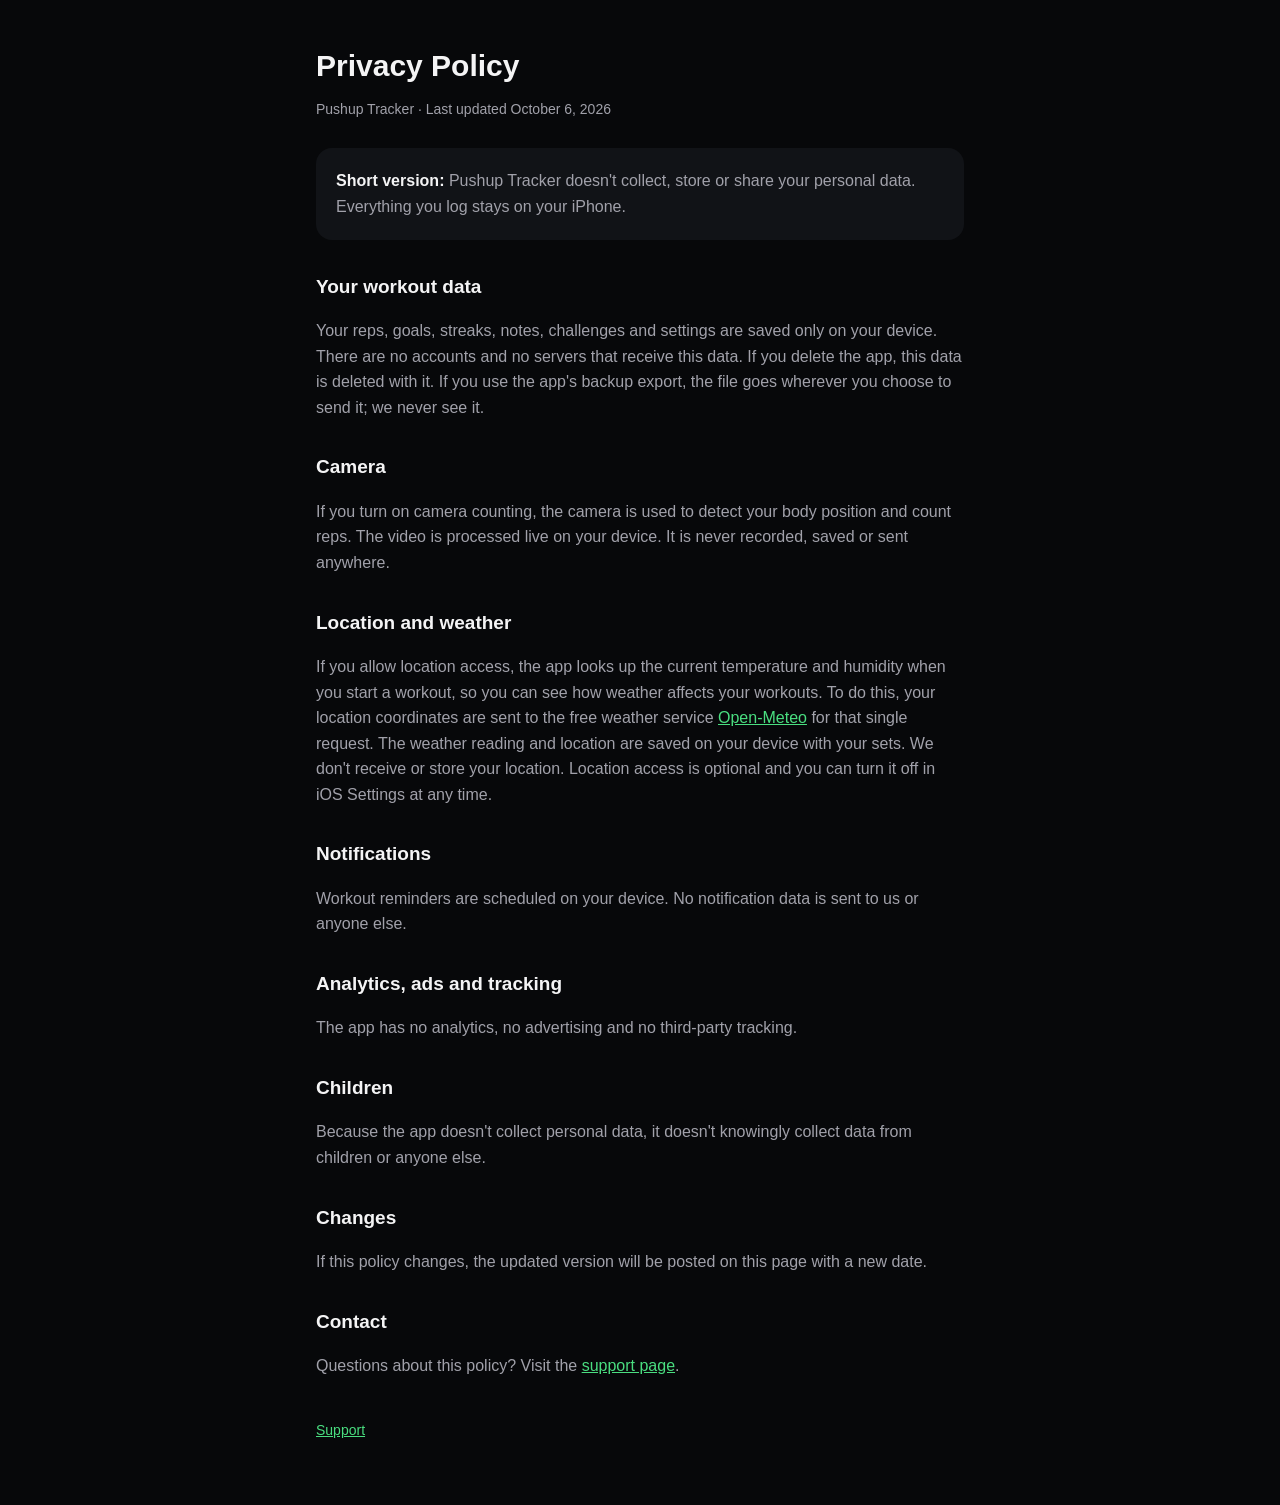
==== privacy.html @ bfd36c59 "Add Pushup Tracker support and privacy pages Co-Authored-By: Claude Opus 5.5 <noreply@anthropic.com>" ====
<!doctype html>
<html lang="en">
<head>
<meta charset="utf-8">
<meta name="viewport" content="width=device-width, initial-scale=1">
<title>Pushup Tracker Privacy Policy</title>
<link rel="stylesheet" href="style.css">
</head>
<body>
<main>
  <h1>Privacy Policy</h1>
  <p class="updated">Pushup Tracker · Last updated October 6, 2026</p>

  <div class="card">
    <p><strong>Short version:</strong> Pushup Tracker doesn't collect, store or share your personal data. Everything you log stays on your iPhone.</p>
  </div>

  <h2>Your workout data</h2>
  <p>Your reps, goals, streaks, notes, challenges and settings are saved only on your device. There are no accounts and no servers that receive this data. If you delete the app, this data is deleted with it. If you use the app's backup export, the file goes wherever you choose to send it; we never see it.</p>

  <h2>Camera</h2>
  <p>If you turn on camera counting, the camera is used to detect your body position and count reps. The video is processed live on your device. It is never recorded, saved or sent anywhere.</p>

  <h2>Location and weather</h2>
  <p>If you allow location access, the app looks up the current temperature and humidity when you start a workout, so you can see how weather affects your workouts. To do this, your location coordinates are sent to the free weather service <a href="https://open-meteo.com/">Open-Meteo</a> for that single request. The weather reading and location are saved on your device with your sets. We don't receive or store your location. Location access is optional and you can turn it off in iOS Settings at any time.</p>

  <h2>Notifications</h2>
  <p>Workout reminders are scheduled on your device. No notification data is sent to us or anyone else.</p>

  <h2>Analytics, ads and tracking</h2>
  <p>The app has no analytics, no advertising and no third-party tracking.</p>

  <h2>Children</h2>
  <p>Because the app doesn't collect personal data, it doesn't knowingly collect data from children or anyone else.</p>

  <h2>Changes</h2>
  <p>If this policy changes, the updated version will be posted on this page with a new date.</p>

  <h2>Contact</h2>
  <p>Questions about this policy? Visit the <a href="./">support page</a>.</p>

  <nav><a href="./">Support</a></nav>
</main>
</body>
</html>
---- style.css ----
:root { --bg: #07080a; --card: #111317; --text: #f4f4f5; --muted: #a1a1aa; --accent: #4ade80; }
* { box-sizing: border-box; }
body { margin: 0; background: var(--bg); color: var(--text); font: 16px/1.6 -apple-system, BlinkMacSystemFont, "Segoe UI", Roboto, sans-serif; }
main { max-width: 680px; margin: 0 auto; padding: 48px 16px 64px; }
h1 { font-size: 30px; line-height: 1.2; margin: 0 0 6px; }
h2 { font-size: 19px; margin: 32px 0 8px; }
p, li { color: var(--muted); }
strong { color: var(--text); }
a { color: var(--accent); }
.updated { font-size: 14px; margin-bottom: 28px; }
.card { background: var(--card); border-radius: 16px; padding: 4px 20px; margin: 16px 0; }
nav { margin-top: 40px; font-size: 14px; }
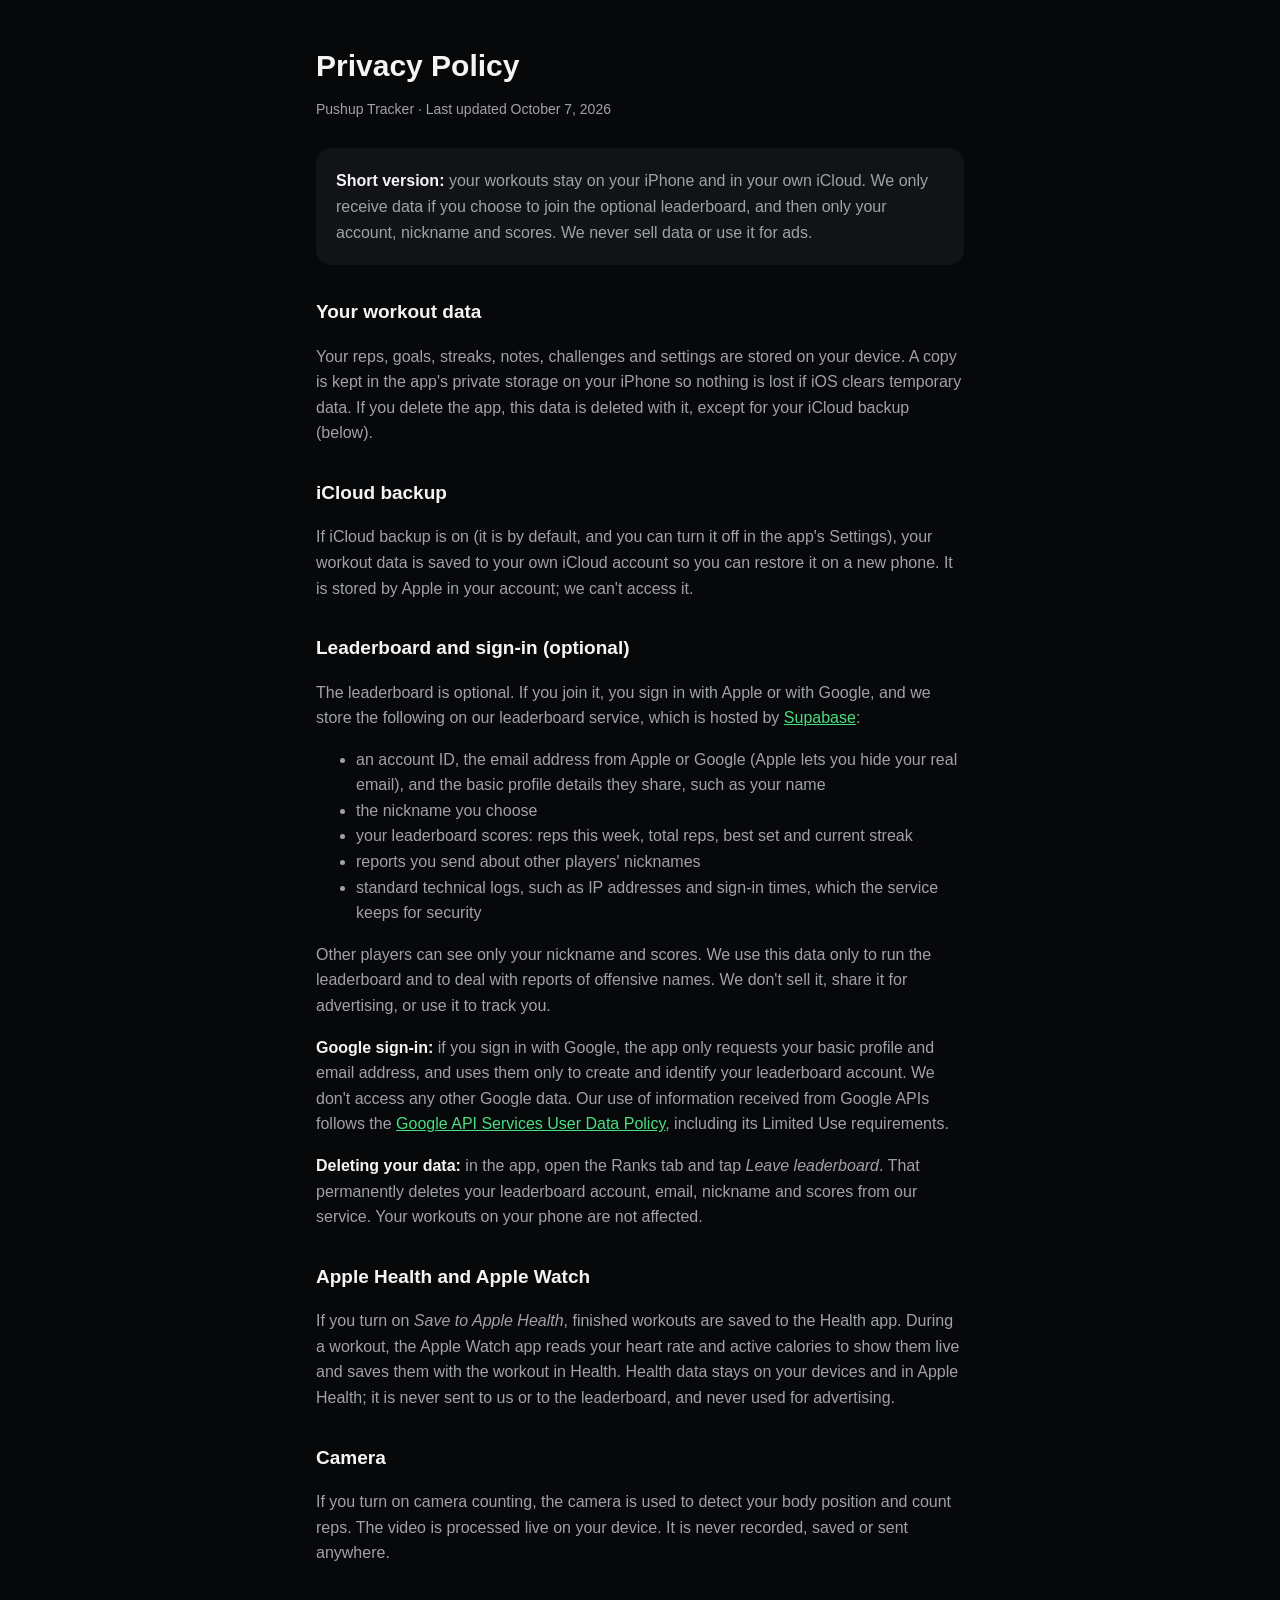
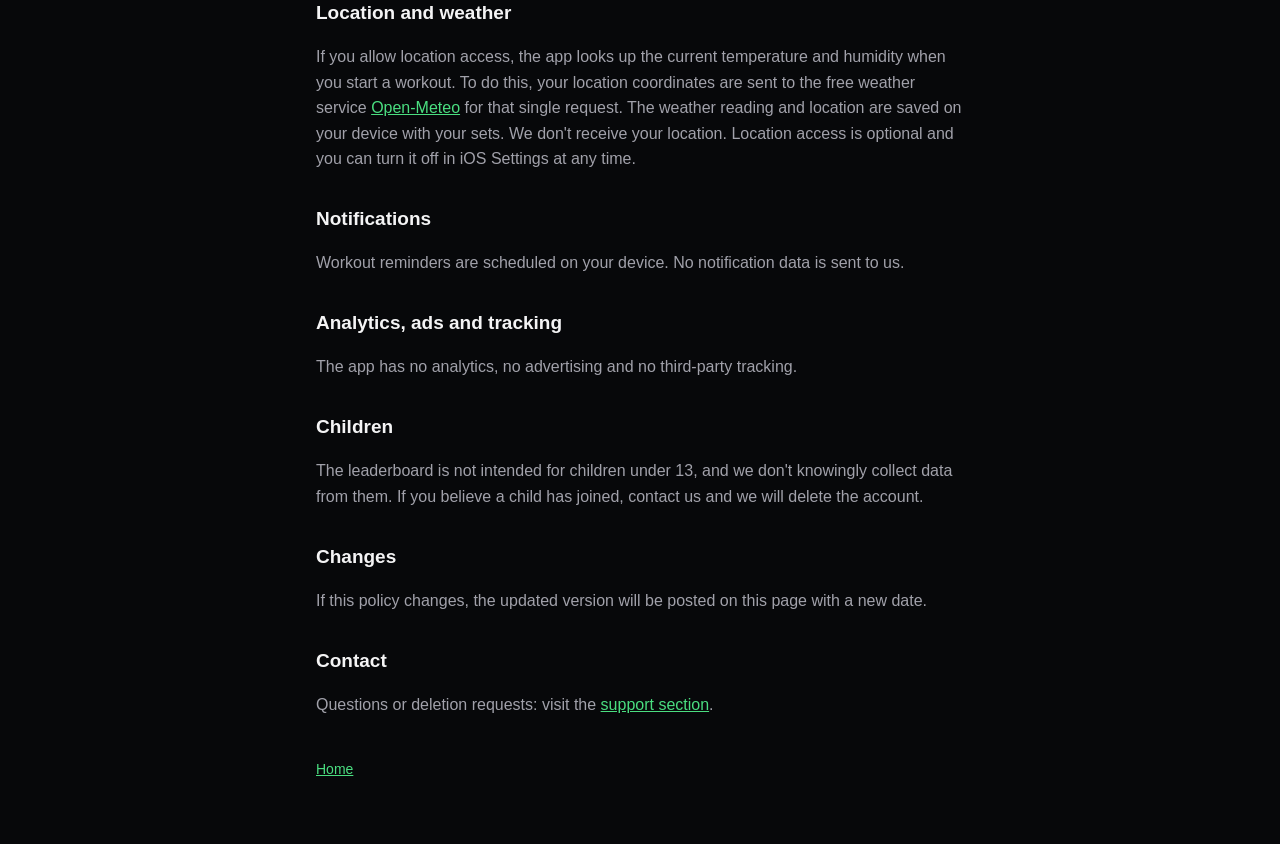
==== commit 8ec2706b: "Home page describing the app; privacy policy for leaderboard, Health, Watch and iCloud Co-Authored-B" ====
--- a/privacy.html
+++ b/privacy.html
@@ -9,37 +9,56 @@
 <body>
 <main>
   <h1>Privacy Policy</h1>
-  <p class="updated">Pushup Tracker · Last updated October 6, 2026</p>
+  <p class="updated">Pushup Tracker · Last updated October 7, 2026</p>
 
   <div class="card">
-    <p><strong>Short version:</strong> Pushup Tracker doesn't collect, store or share your personal data. Everything you log stays on your iPhone.</p>
+    <p><strong>Short version:</strong> your workouts stay on your iPhone and in your own iCloud. We only receive data if you choose to join the optional leaderboard, and then only your account, nickname and scores. We never sell data or use it for ads.</p>
   </div>
 
   <h2>Your workout data</h2>
-  <p>Your reps, goals, streaks, notes, challenges and settings are saved only on your device. There are no accounts and no servers that receive this data. If you delete the app, this data is deleted with it. If you use the app's backup export, the file goes wherever you choose to send it; we never see it.</p>
+  <p>Your reps, goals, streaks, notes, challenges and settings are stored on your device. A copy is kept in the app's private storage on your iPhone so nothing is lost if iOS clears temporary data. If you delete the app, this data is deleted with it, except for your iCloud backup (below).</p>
+
+  <h2>iCloud backup</h2>
+  <p>If iCloud backup is on (it is by default, and you can turn it off in the app's Settings), your workout data is saved to your own iCloud account so you can restore it on a new phone. It is stored by Apple in your account; we can't access it.</p>
+
+  <h2>Leaderboard and sign-in (optional)</h2>
+  <p>The leaderboard is optional. If you join it, you sign in with Apple or with Google, and we store the following on our leaderboard service, which is hosted by <a href="https://supabase.com/privacy">Supabase</a>:</p>
+  <ul>
+    <li>an account ID, the email address from Apple or Google (Apple lets you hide your real email), and the basic profile details they share, such as your name</li>
+    <li>the nickname you choose</li>
+    <li>your leaderboard scores: reps this week, total reps, best set and current streak</li>
+    <li>reports you send about other players' nicknames</li>
+    <li>standard technical logs, such as IP addresses and sign-in times, which the service keeps for security</li>
+  </ul>
+  <p>Other players can see only your nickname and scores. We use this data only to run the leaderboard and to deal with reports of offensive names. We don't sell it, share it for advertising, or use it to track you.</p>
+  <p><strong>Google sign-in:</strong> if you sign in with Google, the app only requests your basic profile and email address, and uses them only to create and identify your leaderboard account. We don't access any other Google data. Our use of information received from Google APIs follows the <a href="https://developers.google.com/terms/api-services-user-data-policy">Google API Services User Data Policy</a>, including its Limited Use requirements.</p>
+  <p><strong>Deleting your data:</strong> in the app, open the Ranks tab and tap <em>Leave leaderboard</em>. That permanently deletes your leaderboard account, email, nickname and scores from our service. Your workouts on your phone are not affected.</p>
+
+  <h2>Apple Health and Apple Watch</h2>
+  <p>If you turn on <em>Save to Apple Health</em>, finished workouts are saved to the Health app. During a workout, the Apple Watch app reads your heart rate and active calories to show them live and saves them with the workout in Health. Health data stays on your devices and in Apple Health; it is never sent to us or to the leaderboard, and never used for advertising.</p>
 
   <h2>Camera</h2>
   <p>If you turn on camera counting, the camera is used to detect your body position and count reps. The video is processed live on your device. It is never recorded, saved or sent anywhere.</p>
 
   <h2>Location and weather</h2>
-  <p>If you allow location access, the app looks up the current temperature and humidity when you start a workout, so you can see how weather affects your workouts. To do this, your location coordinates are sent to the free weather service <a href="https://open-meteo.com/">Open-Meteo</a> for that single request. The weather reading and location are saved on your device with your sets. We don't receive or store your location. Location access is optional and you can turn it off in iOS Settings at any time.</p>
+  <p>If you allow location access, the app looks up the current temperature and humidity when you start a workout. To do this, your location coordinates are sent to the free weather service <a href="https://open-meteo.com/">Open-Meteo</a> for that single request. The weather reading and location are saved on your device with your sets. We don't receive your location. Location access is optional and you can turn it off in iOS Settings at any time.</p>
 
   <h2>Notifications</h2>
-  <p>Workout reminders are scheduled on your device. No notification data is sent to us or anyone else.</p>
+  <p>Workout reminders are scheduled on your device. No notification data is sent to us.</p>
 
   <h2>Analytics, ads and tracking</h2>
   <p>The app has no analytics, no advertising and no third-party tracking.</p>
 
   <h2>Children</h2>
-  <p>Because the app doesn't collect personal data, it doesn't knowingly collect data from children or anyone else.</p>
+  <p>The leaderboard is not intended for children under 13, and we don't knowingly collect data from them. If you believe a child has joined, contact us and we will delete the account.</p>
 
   <h2>Changes</h2>
   <p>If this policy changes, the updated version will be posted on this page with a new date.</p>
 
   <h2>Contact</h2>
-  <p>Questions about this policy? Visit the <a href="./">support page</a>.</p>
+  <p>Questions or deletion requests: visit the <a href="./#support">support section</a>.</p>
 
-  <nav><a href="./">Support</a></nav>
+  <nav><a href="./">Home</a></nav>
 </main>
 </body>
 </html>
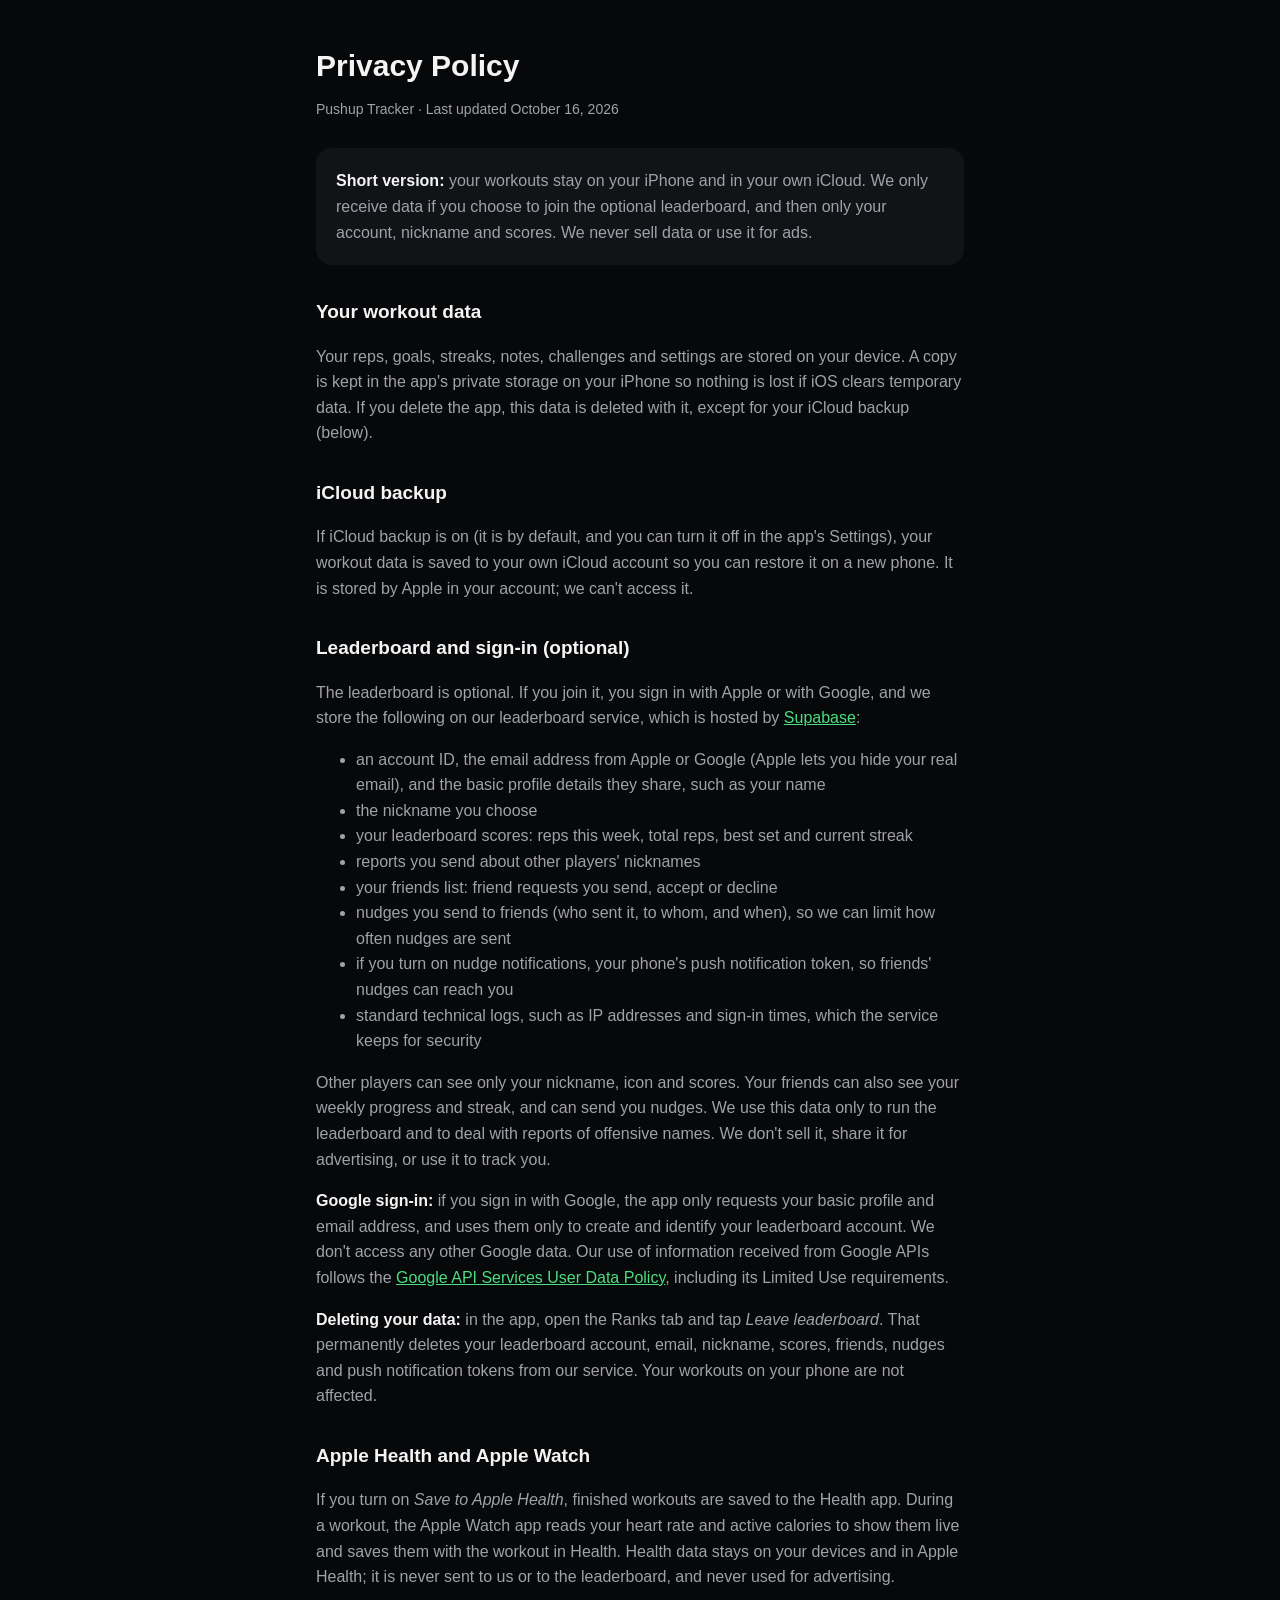
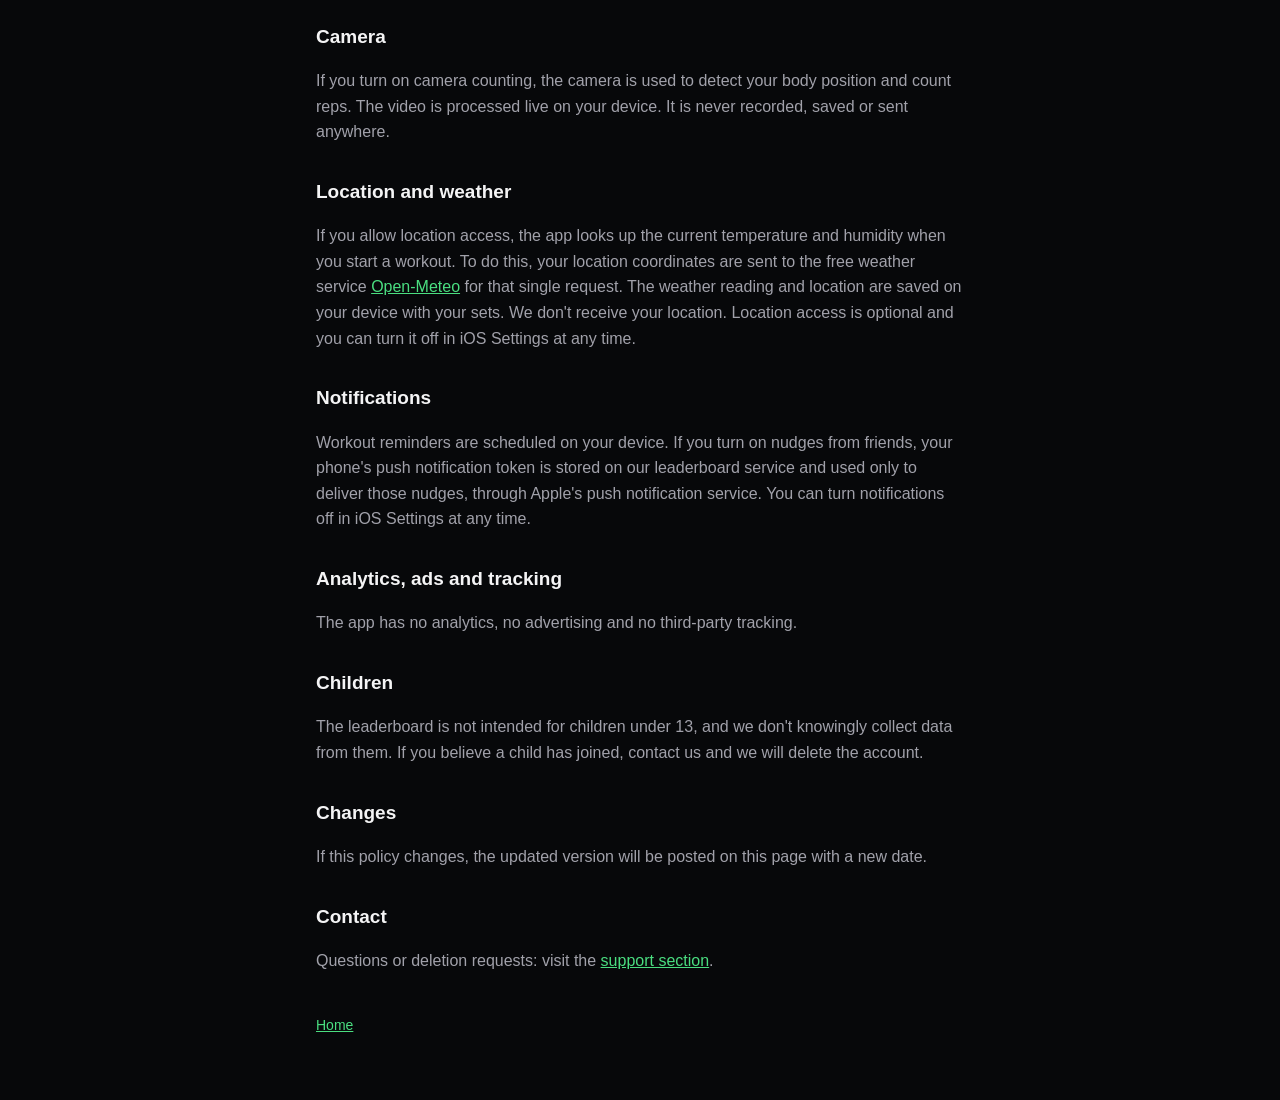
==== commit 14be70ad: "Privacy policy: friends, nudges and push notifications Co-Authored-By: Claude Opus 5.5 <noreply@anth" ====
--- a/privacy.html
+++ b/privacy.html
@@ -9,7 +9,7 @@
 <body>
 <main>
   <h1>Privacy Policy</h1>
-  <p class="updated">Pushup Tracker · Last updated October 7, 2026</p>
+  <p class="updated">Pushup Tracker · Last updated October 16, 2026</p>
 
   <div class="card">
     <p><strong>Short version:</strong> your workouts stay on your iPhone and in your own iCloud. We only receive data if you choose to join the optional leaderboard, and then only your account, nickname and scores. We never sell data or use it for ads.</p>
@@ -28,11 +28,14 @@
     <li>the nickname you choose</li>
     <li>your leaderboard scores: reps this week, total reps, best set and current streak</li>
     <li>reports you send about other players' nicknames</li>
+    <li>your friends list: friend requests you send, accept or decline</li>
+    <li>nudges you send to friends (who sent it, to whom, and when), so we can limit how often nudges are sent</li>
+    <li>if you turn on nudge notifications, your phone's push notification token, so friends' nudges can reach you</li>
     <li>standard technical logs, such as IP addresses and sign-in times, which the service keeps for security</li>
   </ul>
-  <p>Other players can see only your nickname and scores. We use this data only to run the leaderboard and to deal with reports of offensive names. We don't sell it, share it for advertising, or use it to track you.</p>
+  <p>Other players can see only your nickname, icon and scores. Your friends can also see your weekly progress and streak, and can send you nudges. We use this data only to run the leaderboard and to deal with reports of offensive names. We don't sell it, share it for advertising, or use it to track you.</p>
   <p><strong>Google sign-in:</strong> if you sign in with Google, the app only requests your basic profile and email address, and uses them only to create and identify your leaderboard account. We don't access any other Google data. Our use of information received from Google APIs follows the <a href="https://developers.google.com/terms/api-services-user-data-policy">Google API Services User Data Policy</a>, including its Limited Use requirements.</p>
-  <p><strong>Deleting your data:</strong> in the app, open the Ranks tab and tap <em>Leave leaderboard</em>. That permanently deletes your leaderboard account, email, nickname and scores from our service. Your workouts on your phone are not affected.</p>
+  <p><strong>Deleting your data:</strong> in the app, open the Ranks tab and tap <em>Leave leaderboard</em>. That permanently deletes your leaderboard account, email, nickname, scores, friends, nudges and push notification tokens from our service. Your workouts on your phone are not affected.</p>
 
   <h2>Apple Health and Apple Watch</h2>
   <p>If you turn on <em>Save to Apple Health</em>, finished workouts are saved to the Health app. During a workout, the Apple Watch app reads your heart rate and active calories to show them live and saves them with the workout in Health. Health data stays on your devices and in Apple Health; it is never sent to us or to the leaderboard, and never used for advertising.</p>
@@ -44,7 +47,7 @@
   <p>If you allow location access, the app looks up the current temperature and humidity when you start a workout. To do this, your location coordinates are sent to the free weather service <a href="https://open-meteo.com/">Open-Meteo</a> for that single request. The weather reading and location are saved on your device with your sets. We don't receive your location. Location access is optional and you can turn it off in iOS Settings at any time.</p>
 
   <h2>Notifications</h2>
-  <p>Workout reminders are scheduled on your device. No notification data is sent to us.</p>
+  <p>Workout reminders are scheduled on your device. If you turn on nudges from friends, your phone's push notification token is stored on our leaderboard service and used only to deliver those nudges, through Apple's push notification service. You can turn notifications off in iOS Settings at any time.</p>
 
   <h2>Analytics, ads and tracking</h2>
   <p>The app has no analytics, no advertising and no third-party tracking.</p>
